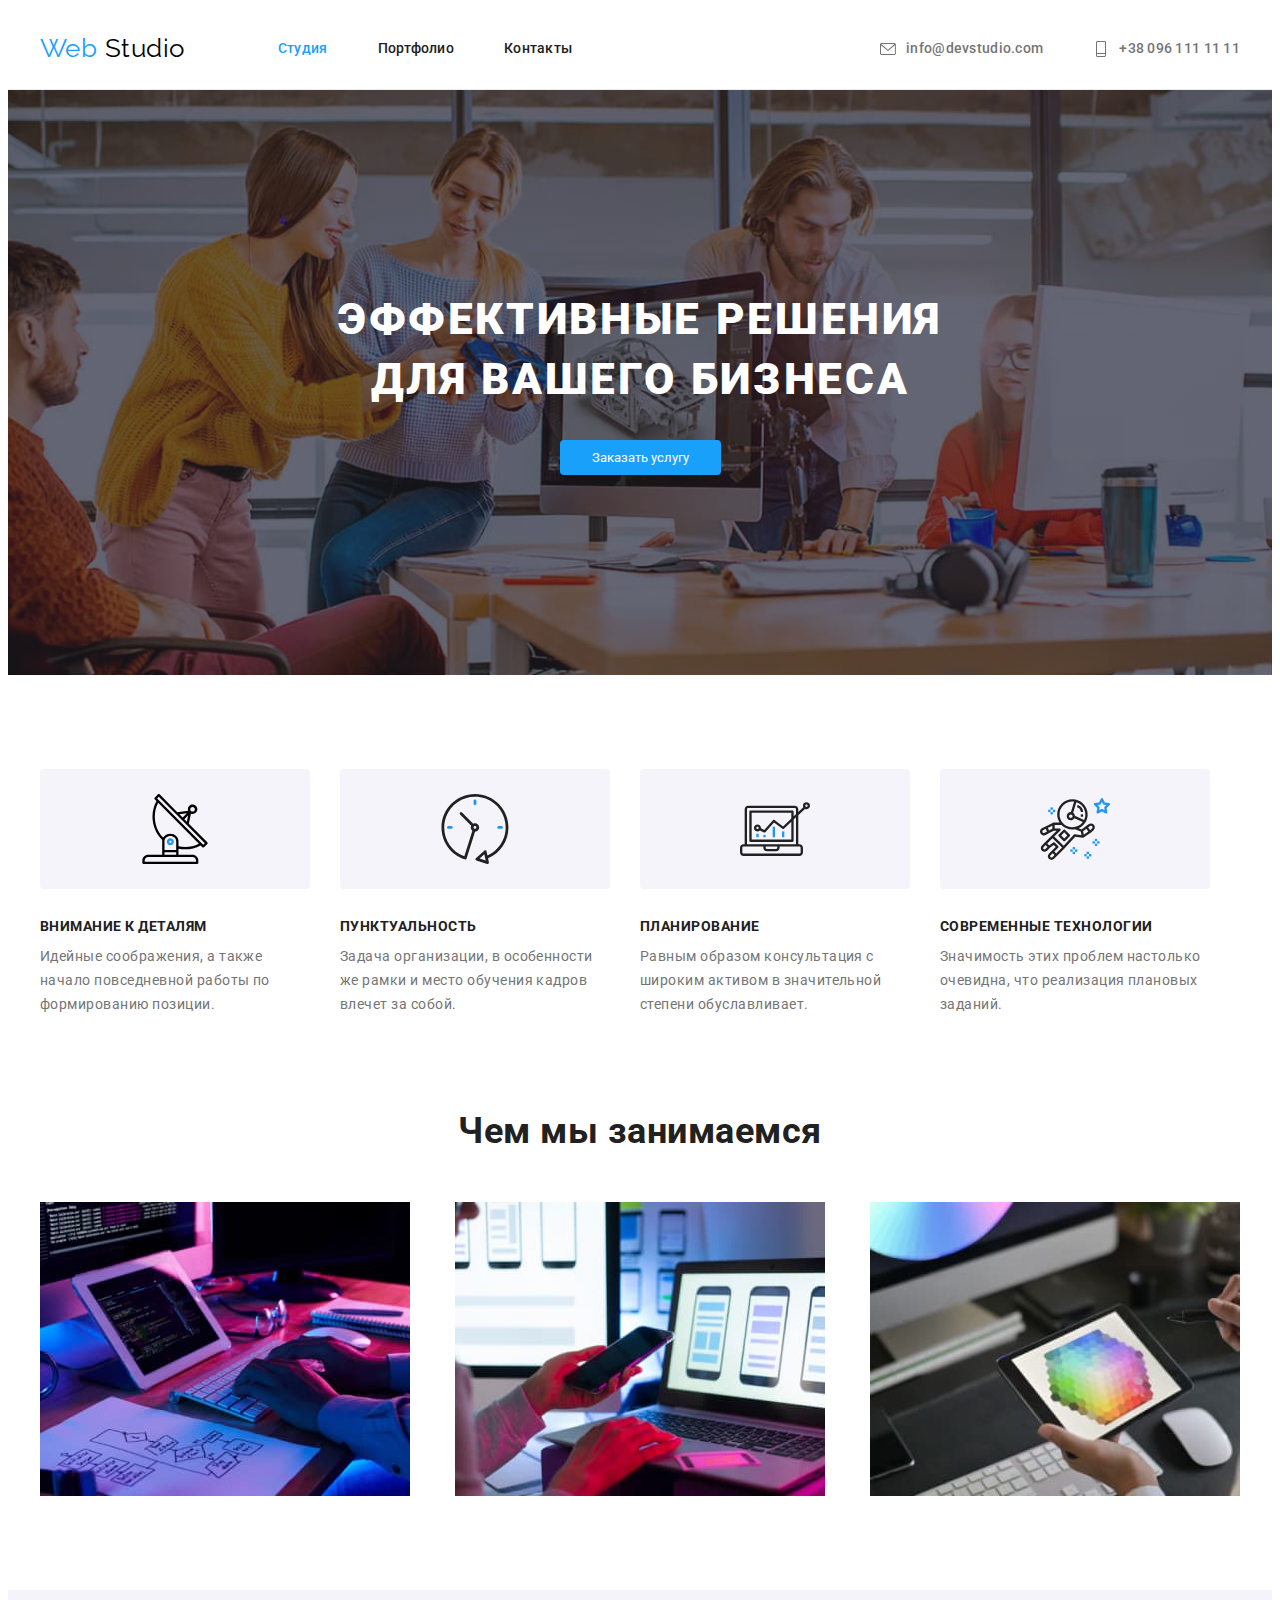
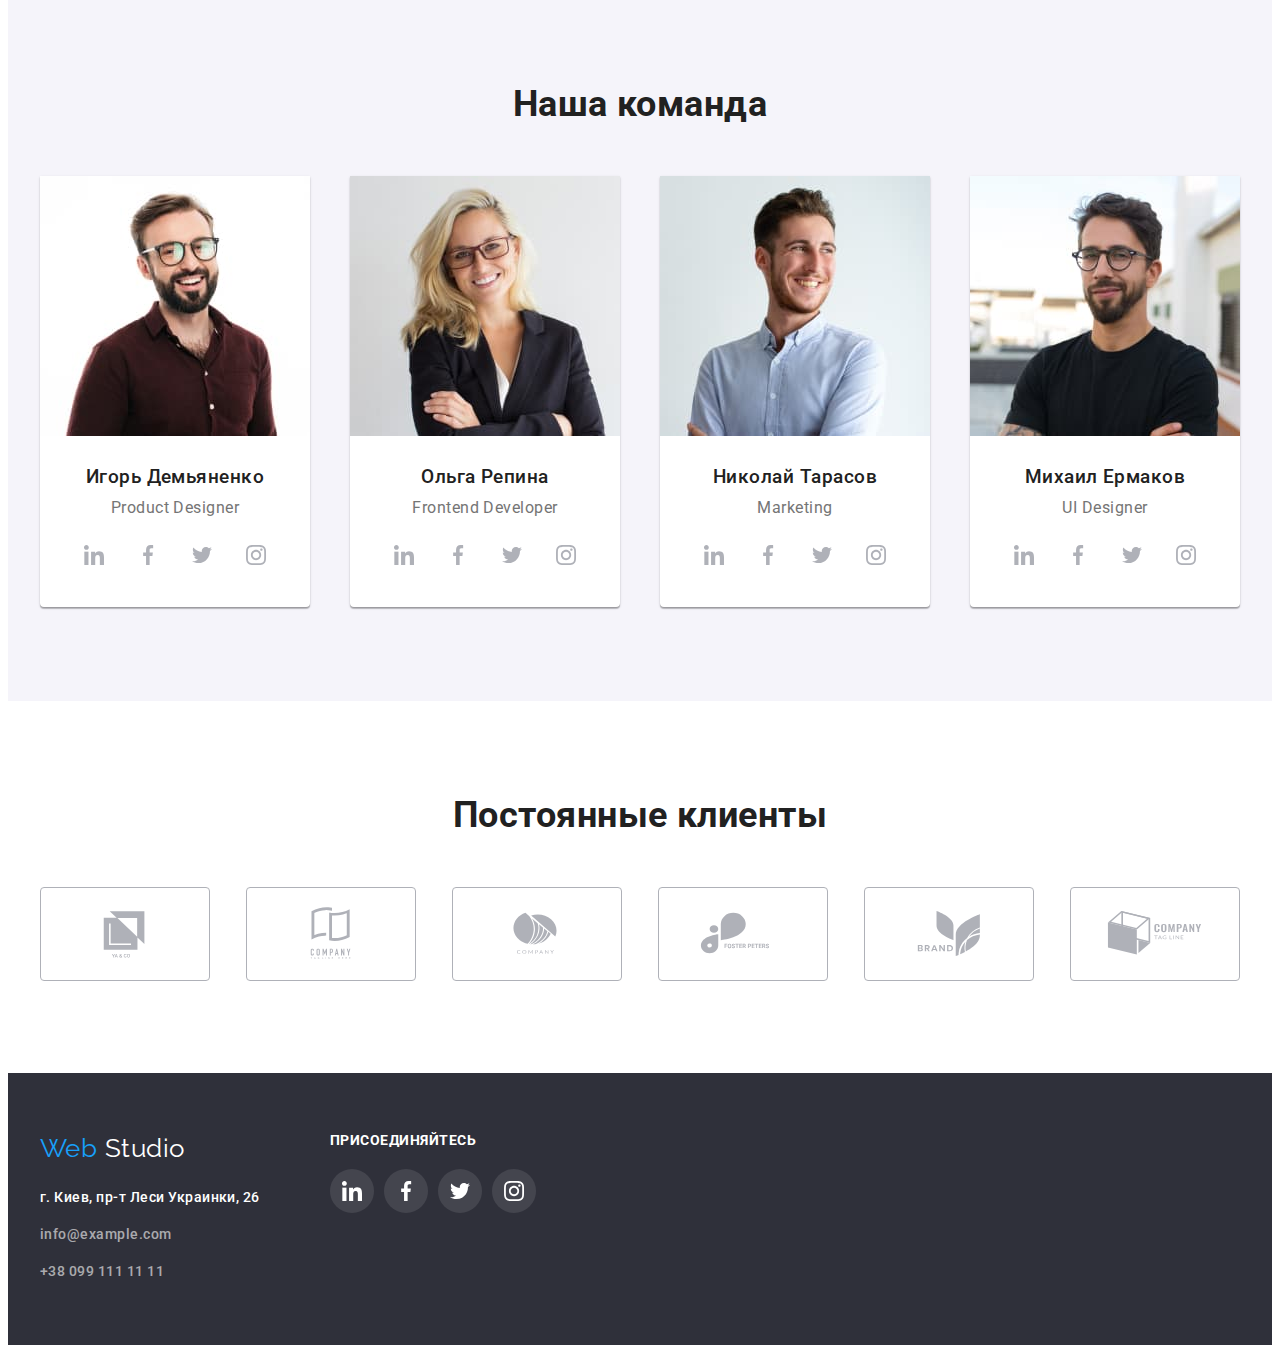
==== index.html @ 3218a9df "copied home work4" ====
<!DOCTYPE html>
<html lang="ru">

<head>
    <meta charset="UTF-8" />
    <meta http-equiv="X-UA-Compatible" content="IE=edge" />
    <meta name="viewport" content="width=device-width, initial-scale=1.0" />
    <title>Home work4</title>
    <link rel="preconnect" href="https://fonts.googleapis.com">
    <link rel="preconnect" href="https://fonts.gstatic.com" crossorigin>
    <link
        href="https://fonts.googleapis.com/css2?family=Montserrat:wght@400;700&family=Raleway:wght@700&family=Roboto:wght@400;500;700;900&display=swap"
        rel="stylesheet">
    <link rel="stylesheet"
        href="https://cdnjs.cloudflare.com/ajax/libs/modern-normalize/1.1.0/modern-normalize.min.css"
        integrity="sha512-wpPYUAdjBVSE4KJnH1VR1HeZfpl1ub8YT/NKx4PuQ5NmX2tKuGu6U/JRp5y+Y8XG2tV+wKQpNHVUX03MfMFn9Q=="
        crossorigin="anonymous"
        referrerpolicy="no-referrer"
    />    
    <link rel="stylesheet" href="./css/styles.css" />
</head>

<body>
    <header class="header">
        <div class="container header-container">
        <nav class="navigation">
            <a href="#" class="header-logo logo">
            <span class="header-logo-primary">Web</span>
            <span class="header-logo-secondary">Studio</span>
            </a>
            <ul class="header-navigation list">
                <li class="navigation-item"><a href="#" class="header-link current">Студия</a></li>
                <li class="navigation-item"><a href="./portfolio.html" class="header-link">Портфолио</a></li>
                <li class="navigation-item"><a href="#" class="header-link">Контакты</a></li>
            </ul>
        </nav>
            <ul class="header-kontakt list">
            <li class="header-item header-item-mail"><a href="mailto:info@devstudio.com" class="header-link-mail">
                <svg class="icon-letter" width="16" height="16">
                    <use href="./images/icons.svg#icon-letter"></use>
                </svg>
                info@devstudio.com</a>
            </li>
            <li class="header-item header-item-tel"><a href="tel:+380961111111" class="header-link-tel">
                <svg class="icon-letter" width="16" height="16">
                    <use href="./images/icons.svg#icon-smartphone"></use>
                </svg>
            +38 096 111 11 11</a>
            </li>
        </ul>
    </div>
    </header>

    <main class="main">
        <section class="hero">      
        <div class="container hero-container">
            <h1 class="hero-title">
                Эффективные решения для вашего бизнеса
            </h1>
            <button type="button" class="hero-btn">Заказать услугу</button>
        </div>  
        </section>

        <section class="about">
            <div class="container"> 
            <h2 hidden class="about-pre-title hidden">Наше преимущество</h2>
            <ul class="about-list list">
                <li class="about-item">
                    <div class="about-background">
                        <svg class="about-icon">
                          <use href="./images/icons.svg#icon-antenna"></use>
                        </svg>
                    </div>
                    <h3 class="about-title">Внимание к деталям</h3>
                    <p class="about-after-title">Идейные соображения, а также начало повседневной работы по формированию позиции.</p>
                </li>
                <li class="about-item">
                    <div class="about-background">
                        <svg class="about-icon">
                          <use href="./images/icons.svg#icon-clock"></use>
                        </svg>
                    </div>
                    <h3 class="about-title">Пунктуальность</h3>
                    <p class="about-after-title">
                        Задача организации, в особенности же рамки и место обучения кадров влечет за собой.
                    </p>
                </li>
                <li class="about-item">
                    <div class="about-background">
                        <svg class="about-icon">
                          <use href="./images/icons.svg#icon-diagram"></use>
                        </svg>
                    </div>
                    <h3 class="about-title">Планирование</h3>
                    <p class="about-after-title">
                        Равным образом консультация с широким активом в значительной степени обуславливает.
                    </p>
                </li>
                <li class="about-item">
                    <div class="about-background">
                        <svg class="about-icon">
                          <use href="./images/icons.svg#icon-astronaut"></use>
                        </svg>
                    </div>
                    <h3 class="about-title">Современные технологии</h3>
                    <p class="about-after-title">Значимость этих проблем настолько очевидна, что реализация плановых заданий.</p>
                </li>
            </ul>
            </div>
        </section>

        <section class="field">
            <div class="container">
            <h2 class="field-title">Чем мы занимаемся</h2>
            <ul class="field-list list">
                <li><img src="./images/box1.jpg" alt="coding" width="370" height="294" /></li>
                <li><img src="./images/box2.jpg" alt="designing" width="370" height="294" /></li>
                <li><img src="./images/box3.jpg" alt="coloring" width="370" height="294" /></li>
            </ul>
            </div>
        </section>

        <section class="person-comand">
            <div class="container">
            <h2 class="person-comand-title">Наша команда</h2>
            <ul class="person-comand-list list">
                <li class="person-comand-item">
                    <img class="person-card" src="./images/Igor_Demjanko.jpg" alt="Игорь Демьяненко" width="270" />
                    <div class="person">
                    <h3 class="person-name">Игорь Демьяненко</h3>
                    <p class="person-speciality">Product Designer</p>
                    <ul class="link-list list">
                        <li class="link-item">
                          <a class="link-icon" href="#">
                            <svg class="link-icon-svg">
                              <use href="./images/icons.svg#icon-instagram"></use>
                            </svg>
                          </a>
                        </li>
                        <li class="link-item">
                            <a class="link-icon" href="#">
                              <svg class="link-icon-svg">
                                <use href="./images/icons.svg#icon-twitter"></use>
                              </svg>
                            </a>
                          </li>
                          <li class="link-item">
                            <a class="link-icon" href="#">
                              <svg class="link-icon-svg">
                                <use href="./images/icons.svg#icon-facebook"></use>
                              </svg>
                            </a>
                          </li>
                          <li class="link-item">
                            <a class="link-icon" href="#">
                              <svg class="link-icon-svg">
                                <use href="./images/icons.svg#icon-linkedin"></use>
                              </svg>
                            </a>
                          </li>
                        </ul>
                    </div>
                </li>
                <li class="person-comand-item">
                    <img class="person-comand-card" src="./images/Olga_Repina.jpg" alt="Ольга Репина" width="270" />
                    <div class="person">
                    <h3 class="person-name">Ольга Репина</h3>
                    <p class="person-speciality">Frontend Developer</p>
                    <ul class="link-list list">
                        <li class="link-item">
                          <a class="link-icon" href="#">
                            <svg class="link-icon-svg">
                              <use href="./images/icons.svg#icon-instagram"></use>
                            </svg>
                          </a>
                        </li>
                        <li class="link-item">
                            <a class="link-icon" href="#">
                              <svg class="link-icon-svg">
                                <use href="./images/icons.svg#icon-twitter"></use>
                              </svg>
                            </a>
                          </li>
                          <li class="link-item">
                            <a class="link-icon" href="#">
                              <svg class="link-icon-svg">
                                <use href="./images/icons.svg#icon-facebook"></use>
                              </svg>
                            </a>
                          </li>
                          <li class="link-item">
                            <a class="link-icon" href="#">
                              <svg class="link-icon-svg">
                                <use href="./images/icons.svg#icon-linkedin"></use>
                              </svg>
                            </a>
                          </li>
                        </ul>
                    </div>
                </li>
                <li class="person-comand-item">
                    <img class="person-comand-card" src="./images/Nikolay_Tarasov.jpg" alt="Николай Тарасов" width="270" />
                    <div class="person">      
                    <h3 class="person-name">Николай Тарасов</h3>
                    <p class="person-speciality">Marketing</p>
                    <ul class="link-list list">
                        <li class="link-item">
                          <a class="link-icon" href="#">
                            <svg class="link-icon-svg">
                              <use href="./images/icons.svg#icon-instagram"></use>
                            </svg>
                          </a>
                        </li>
                        <li class="link-item">
                            <a class="link-icon" href="#">
                              <svg class="link-icon-svg">
                                <use href="./images/icons.svg#icon-twitter"></use>
                              </svg>
                            </a>
                          </li>
                          <li class="link-item">
                            <a class="link-icon" href="#">
                              <svg class="link-icon-svg">
                                <use href="./images/icons.svg#icon-facebook"></use>
                              </svg>
                            </a>
                          </li>
                          <li class="link-item">
                            <a class="link-icon" href="#">
                              <svg class="link-icon-svg">
                                <use href="./images/icons.svg#icon-linkedin"></use>
                              </svg>
                            </a>
                          </li>
                        </ul>
                    </div>
                </li>
                <li class="person-comand-item">
                    <img class="person-comand-card" src="./images/Mihail_Ermakov.jpg" alt="Михаил Ермаков" width="270" />
                    <div class="person">
                    <h3 class="person-name">Михаил Ермаков</h3>
                    <p class="person-speciality">UI Designer</p>
                    <ul class="link-list list">
                        <li class="link-item">
                          <a class="link-icon" href="#">
                            <svg class="link-icon-svg">
                              <use href="./images/icons.svg#icon-instagram"></use>
                            </svg>
                          </a>
                        </li>
                        <li class="link-item">
                            <a class="link-icon" href="#">
                              <svg class="link-icon-svg">
                                <use href="./images/icons.svg#icon-twitter"></use>
                              </svg>
                            </a>
                          </li>
                          <li class="link-item">
                            <a class="link-icon" href="#">
                              <svg class="link-icon-svg">
                                <use href="./images/icons.svg#icon-facebook"></use>
                              </svg>
                            </a>
                          </li>
                          <li class="link-item">
                            <a class="link-icon" href="#">
                              <svg class="link-icon-svg">
                                <use href="./images/icons.svg#icon-linkedin"></use>
                              </svg>
                            </a>
                          </li>
                        </ul>
                    </div>
                </li>
            </ul>
            </div>
        </section>

        <section class="clients">
            <div class="container">
            <h2 class="clients-title">Постоянные клиенты</h2>
            <ul class="clients-list list">
                <li class="clients-item">
                    <a class="clients-icon" href="#">
                        <svg class="clients-icon-svg">
                            <use href="./images/icons.svg#icon-Logo1"></use>
                        </svg>
                    </a>    
                </li>
                <li class="clients-item">
                    <a class="clients-icon" href="#">
                        <svg class="clients-icon-svg">
                            <use href="./images/icons.svg#icon-Logo2"></use>
                        </svg>
                    </a>    
                </li>
                <li class="clients-item">
                    <a class="clients-icon" href="#">
                        <svg class="clients-icon-svg">
                            <use href="./images/icons.svg#icon-Logo3"></use>
                        </svg>
                    </a>    
                </li>
                <li class="clients-item">
                    <a class="clients-icon" href="#">
                        <svg class="clients-icon-svg">
                            <use href="./images/icons.svg#icon-Logo4"></use>
                        </svg>
                    </a>    
                </li>
                <li class="clients-item">
                    <a class="clients-icon" href="#">
                        <svg class="clients-icon-svg">
                            <use href="./images/icons.svg#icon-Logo5"></use>
                        </svg>
                    </a>    
                </li>
                <li class="clients-item">
                    <a class="clients-icon" href="#">
                        <svg class="clients-icon-svg">
                            <use href="./images/icons.svg#icon-Logo6"></use>
                        </svg>
                    </a>    
                </li>
            </ul>
            </div>
        </section>

    </main>

    <footer class="footer">
        <div class="container footer-container">
          <div class="footer-left">
            <a href="#" class="footer-logo logo">
                <span class="footer-logo-primary">Web</span>
                <span class="footer-logo-secondary">Studio</span>
            </a>
            <address class="address">
                <ul class="footer-kontakt list">
                    <li class="footer-item footer-item-addr">
                    <a href="https://goo.gl/maps/4J9tfY7MrZonfXUK9" class="footer-link-addr" target="_blank"
                        rel="noopener noreferrer nofollow">г. Киев, пр-т Леси Украинки, 26</a>
                    </li>
                    <li class="footer-item footer-item-mail"><a href="mailto:info@example.com" class="footer-link-mail">info@example.com</a>
                    </li>
                    <li class="footer-item footer-item-tel"><a href="tel:+380991111111" class="footer-link-tel">+38 099 111 11 11</a>
                    </li>
                </ul>
            </address>
        </div>

        <div class="footer-links">
          <h2 class="footer-link-title">присоединяйтесь</h2>
          <ul class="footer-link-list list">
              <li class="footer-link-item">
                <a class="footer-link-icon" href="#">
                  <svg class="link-icon-svg footer-link-icon-svg">
                    <use href="./images/icons.svg#icon-instagram"></use>
                  </svg>
                </a>
              </li>
              <li class="footer-link-item">
                <a class="footer-link-icon" href="#">
                  <svg class="link-icon-svg footer-link-icon-svg">
                    <use href="./images/icons.svg#icon-twitter"></use>
                  </svg>
                </a>
              </li>
              <li class="footer-link-item">
                <a class="footer-link-icon" href="#">
                  <svg class="link-icon-svg footer-link-icon-svg">
                    <use href="./images/icons.svg#icon-facebook"></use>
                  </svg>
                </a>
              </li>
              <li class="footer-link-item">
                <a class="footer-link-icon" href="#">
                  <svg class="link-icon-svg footer-link-icon-svg">
                    <use href="./images/icons.svg#icon-linkedin"></use>
                  </svg>
                </a>
              </li>
          </ul>
          </div>
      </div>
    </footer>
</body>

</html>
---- css/styles.css ----
/* цвет основного фона #E5E5E5; */
/* цвет дополнительного фона #2F303A; */
/* цвет белого фона #FFFFFF; */

/* цвет акцента #2196F3 */
/* цвет основного логотипа #000000 */
/* цвет дополнительного логотипа #FFFFFF */

/* цвет текста #000000 */
/* цвет белого текста #000000 */
/* цвет текста заглавий #212121 */
/* цвет текста "контактов header" rgba(117, 117, 117, 1) */
/* цвет текста "контактов footer" rgba(255, 255, 255, 0.6) */

/* цколичество карточек в ряду галереи -3 */

/* --------------------------------------------- Переменные --------------------------------------------------*/
:root {
  --background-primary-color: #e5e5e5;
  --background-secondary-color: #2f303a;
  --background-wheit-color: #ffffff;

  --accent-color: #18a0fb;
  --logo-primary-text-color: #000000;
  --logo-secondary-text-color: #ffffff;

  --primary-text-color: #757575;
  --primary-white-color: #ffffff;
  --title-text-color: #212121;
  --text-kontact-header: rgba(117, 117, 117, 1);
  --text-kontact-footer: rgba(255, 255, 255, 0.6);

  --number-in-a-row: 3;
}

h1,
h2,
h3,
h4,
h5,
h6,
p {
  margin: 0;
}

ul {
  margin: 0;
  padding: 0;
}

img {
  display: block;
  max-width: 100%;
}

button {
  cursor: pointer;
  border-radius: 4px;
}

body {
  background-color: #ffffff;
  font-family: Roboto, sans-serif;
  color: var(--primary-text-color);

  font-size: 16px;
  line-height: 1.67;
  letter-spacing: 0.03em;
}

a {
  text-decoration: none;
}

.container {
  width: 1200px;
  padding-left: 15px;
  padding-right: 15px;
  margin: 0 auto;
}

.list {
  list-style: none;
}
.hero-title,
.about-title {
  text-transform: uppercase;
}

.hidden {
  position: absolute;
  white-space: nowrap;
  width: 1px;
  height: 1px;
  overflow: hidden;
  border: 0;
  padding: 0;
  clip: rect(0 0 0 0);
  clip-path: inset(50%);
  margin: -1px;
}

.logo {
  font-family: Raleway, csans-serif;
  color: var(--accent-color);
  font-size: 26px;
  line-height: 1.2;
  text-decoration: none;
}

/* ---------------------------------- header - section ------------------------------------*/

.header {
  padding-top: 25px;
  padding-bottom: 25px;
  border-bottom: 1px solid #ececec;
}

.header-container {
  display: flex;
  align-items: center;
}

.navigation {
  display: flex;
}

.header-logo {
  margin-right: 93px;
}

.header-logo-secondary {
  color: var(--logo-primary-text-color);
}

.header-navigation {
  display: flex;
  align-items: center;
}

.navigation-item + .navigation-item {
  margin-left: 50px;
}

.header-kontakt {
  display: flex;
  margin-left: auto;
  align-items: center;
}

.header-item:not(:last-child) {
  margin-right: 50px;
}

.icon-letter {
  margin-right: 10px;
  fill: currentColor;
}

.navigation-item,
.header-link-mail,
.header-link-tel {
  font-weight: 500;
  font-size: 14px;
  line-height: 1.14;
  letter-spacing: 0.02em;
  text-decoration: none;
}

.header-link {
  color: var(--title-text-color);
  display: flex;
  align-items: center;
}

.current {
  color: var(--accent-color);
}

.header-link-mail,
.header-link-tel {
  list-style: none;
  color: var(--text-kontact-header);
  display: flex;
  align-items: center;
}

.header-link:hover,
.header-link:focus,
.header-link-mail:hover,
.header-link-mail:focus,
.header-link-tel:hover,
.header-link-tel:focus {
  color: var(--accent-color);
}
/* ----------------------------------main - section --------------------------------*/
.main-container {
  display: flex;
  flex-direction: column;
  justify-content: center;
}
/* ----------------------------------hero - section --------------------------------*/

.hero {
  padding-top: 200px;
  padding-bottom: 200px;
  background-color: var(--background-secondary-color);
  text-align: center;

  margin-left: auto;
  margin-right: auto;
  background-image: linear-gradient(
      to right,
      rgba(47, 48, 58, 0.4),
      rgba(47, 48, 58, 0.4)
    ),
    url(../images/hero-bg.jpg);
  background-size: cover; /**/
  max-width: 1600px; /**/
  background-repeat: no-repeat;
  background-position: center;
}

.hero-container {
  color: var(--primary-white-color);
  letter-spacing: 0.06em;
}

.hero-title {
  width: 696px;
  margin: 0 auto 30px;
  font-family: inherit;

  font-weight: 900;
  font-size: 44px;
  line-height: 1.36;
  letter-spacing: 0.06em;
}

.hero-btn {
  /*display: block;
  margin: 0 auto;*/

  padding-top: 10px;
  padding-bottom: 10px;
  padding-left: 32px;
  padding-right: 32px;
  background-color: var(--accent-color);
  font-family: inherit;
  text-align: center;

  border: none;
  color: var(--primary-white-color);
}

/* ----------------------------------about - section --------------------------------*/

.about {
  padding-top: 94px;
}

.about-list {
  display: flex;
}

.about-item {
  width: 270px;
}

.about-item + .about-item {
  margin-left: 30px;
}

.about-title {
  color: var(--title-text-color);
  font-weight: 700;
  font-size: 14px;
  line-height: 1.14;
  margin-bottom: 10px;
}

.about-after-title {
  color: var(--primary-text-color);
  font-size: 14px;
  line-height: 1.71;
}

.about-background {
  display: flex;
  width: 270px;
  height: 120px;
  justify-content: center;
  align-items: center;
  background-color: #f5f4fa;
  border-radius: 4px;
  margin-bottom: 30px;
}

.about-icon {
  width: 70px;
  height: 70px;
}

/* ----------------------------------field - section --------------------------------*/

.field {
  padding-top: 94px;
  padding-bottom: 94px;
}

.field-title {
  color: var(--title-text-color);
  font-size: 36px;
  line-height: 1.16;
  text-align: center;
  margin-bottom: 50px;
}

.field-list {
  display: flex;
  justify-content: space-between;
  flex-wrap: wrap;
}

/* ----------------------------------person-comand - section --------------------------------*/

.person-comand {
  padding-top: 94px;
  padding-bottom: 94px;
  background-color: #f5f4fa;
  justify-content: center;
}

.person-comand-title {
  color: var(--title-text-color);
  font-size: 36px;
  line-height: 1.16;
  text-align: center;
  margin-bottom: 50px;
}

.person-comand-list {
  display: flex;
  justify-content: space-between;
  flex-wrap: wrap;
}

.person-comand-item {
  font-size: 16px;
  line-height: 1.19;
  width: calc(100% / 4-30px);
  justify-content: center;
  background: var(--background-wheit-color);
  box-shadow: 0px 1px 3px rgba(0, 0, 0, 0.12), 0px 1px 1px rgba(0, 0, 0, 0.14),
    0px 2px 1px rgba(0, 0, 0, 0.2);
  border-radius: 0px 0px 4px 4px;
}

.person {
  text-align: center;
  padding-top: 30px;
  padding-bottom: 30px;
}

.person-name {
  text-align: center;
  color: var(--title-text-color);
  font-weight: 500;
  margin-bottom: 10px;
}

.person-speciality {
  text-align: center;
  color: var(-primary-text-color);
  margin-bottom: 16px;
}
.link-list {
  display: flex;
  justify-content: center;
}

.link-item {
  display: flex;
  height: 44px;
  width: 44px;
}

.link-icon {
  height: 100%;
  width: 100%;
  border-radius: 50%;
  justify-content: center;
  align-items: center;
}

.link-item + .link-item {
  margin-left: 10px;
}

.link-icon-svg {
  width: 44px;
  height: 44px;
  fill: #afb1b8;
}

.link-icon:hover,
.link-icon:focus {
  background-color: var(--accent-color);
}
.link-icon:hover .link-icon-svg,
.link-icon:focus .link-icon-svg {
  fill: var(--background-wheit-color);
}
/* ----------------------------------clients - section --------------------------------*/

.clients {
  padding-top: 94px;
  padding-bottom: 94px;
  justify-content: center;
}

.clients-title {
  color: var(--title-text-color);
  font-size: 36px;
  line-height: 1.16;
  text-align: center;
  margin-bottom: 50px;
}

.clients-list {
  display: flex;
  justify-content: space-between;
}

.clients-item {
  display: flex;
  width: 170px;
  height: 92px;
}

.clients-icon {
  display: flex;
  width: 100%;
  height: 100%;
  border: 1px solid #afb1b8;
  border-radius: 4px;
  justify-content: center;
  align-items: center;
}

.clients-icon-svg {
  width: 106px;
  height: 60px;
  fill: #afb1b8;
}

.clients-icon:hover,
.clients-icon:focus {
  border: 1px solid var(--accent-color);
}

.clients-icon:hover .clients-icon-svg,
.clients-icon:focus .clients-icon-svg {
  fill: var(--accent-color);
}

/* ------------------------portfolio-gallery - section --------------------------------*/

.portfolio-gallery {
  padding-top: 94px;
  padding-bottom: 94px;
}

.portfolio-filtr-list {
  display: flex;
  margin-bottom: 50px;
  justify-content: center;
}

.portfolio-filtr-item {
  display: flex;
}

.portfolio-filtr-btn {
  background-color: #f5f4fa;
  padding-top: 10px;
  padding-bottom: 10px;
  padding-left: 22px;
  padding-right: 22px;
  border: none;

  font-family: inherit;
  font-weight: 500;
  font-size: 16px;
  line-height: 1.62;
  text-align: center;

  color: var(--title-text-color);
  cursor: pointer;
}

.portfolio-filtr-btn:hover,
.portfolio-filtr-btn:focus {
  box-shadow: 0px 3px 1px rgba(0, 0, 0, 0.1), 0px 1px 2px rgba(0, 0, 0, 0.08),
    0px 2px 2px rgba(0, 0, 0, 0.12);
}

.portfolio-filtr-item + .portfolio-filtr-item {
  margin-left: 8px;
}

.portfolio-filtr-btn:hover,
.portfolio-filtr-btn:focus {
  color: #ffffff;
  background-color: var(--accent-color);
}

/* ------------------------portfolio-gallery-list - section --------------------------*/

.portfolio-gallery-list {
  display: flex;
  flex-wrap: wrap;
  margin-top: -30px;
  margin-left: -30px;
}

.portfolio-gallery-item {
  width: calc(100% / var(--number-in-a-row)-30px);
  margin-top: 30px;
  margin-left: 30px;
  box-sizing: border-box;
}

.card {
  display: block;
}

.card:hover,
.card:focus {
  box-shadow: 0px 1px 1px rgba(0, 0, 0, 0.12), 0px 4px 4px rgba(0, 0, 0, 0.06),
    1px 4px 6px rgba(0, 0, 0, 0.16);
}

.gallery-card-name {
  padding-top: 20px;
  padding-bottom: 20px;
  padding-left: 24px;
  padding-right: 24px;
  border-left: 2px solid #f5f4fa;
  border-right: 2px solid #f5f4fa;
  border-bottom: 2px solid #f5f4fa;
}

.portfolio-gallery-name {
  font-weight: 700;
  font-size: 18px;
  line-height: 2;
  letter-spacing: 0.06em;
  /*text-align: center;*/
  margin-bottom: 4px;
  color: var(--title-text-color);
}

.portfolio-gallery-speciality {
  line-height: 1.87;
  /*text-align: center;*/
  color: var(--primary-text-color);
}

/* ------------------------.footer-logo - section --------------------------------*/

.footer {
  background-color: var(--background-secondary-color);
  padding-top: 60px;
  padding-bottom: 60px;
}

.footer-container {
  display: flex;
}
/* -------logo--------*/

.footer-left {
  display: block;
}

.footer-logo {
  display: block;
  margin-bottom: 20px;
}

.footer-item:not(:last-child) {
  margin-bottom: 10px;
}

/* ------address-------*/

/*.address {
   display: flex;
}*/

.footer-logo-secondary {
  color: var(--logo-secondary-text-color);
}

.footer-link-addr,
.footer-link-mail,
.footer-link-tel {
  text-decoration: none;
  font-style: normal;
  font-size: 14px;
  line-height: 1.71;
  font-weight: 500;
}

.footer-link-addr {
  color: var(--logo-secondary-text-color);
}

.footer-link-mail,
.footer-link-tel {
  color: var(--text-kontact-footer);
}

/* ------connect-------*/

.footer-links {
  align-items: baseline;
  margin-left: 70px;
}

.footer-link-title {
  margin-bottom: 20px;

  font-size: 14px;
  line-height: 1.14;
  text-transform: uppercase;
  color: var(--background-wheit-color);
}

.footer-link-list {
  display: flex;
  justify-content: center;
}

.footer-link-item {
  display: flex;
  height: 44px;
  width: 44px;
}

.footer-link-icon {
  height: 100%;
  width: 100%;
  border-radius: 50%;
  justify-content: center;
  align-items: center;
  background-color: rgba(255, 255, 255, 0.1);
}

.footer-link-item + .footer-link-item {
  margin-left: 10px;
}

.footer-link-icon-svg {
  width: 44px;
  height: 44px;
  fill: var(--background-wheit-color);
}

.footer-link-icon:hover,
.footer-link-icon:focus {
  background-color: var(--accent-color);
}
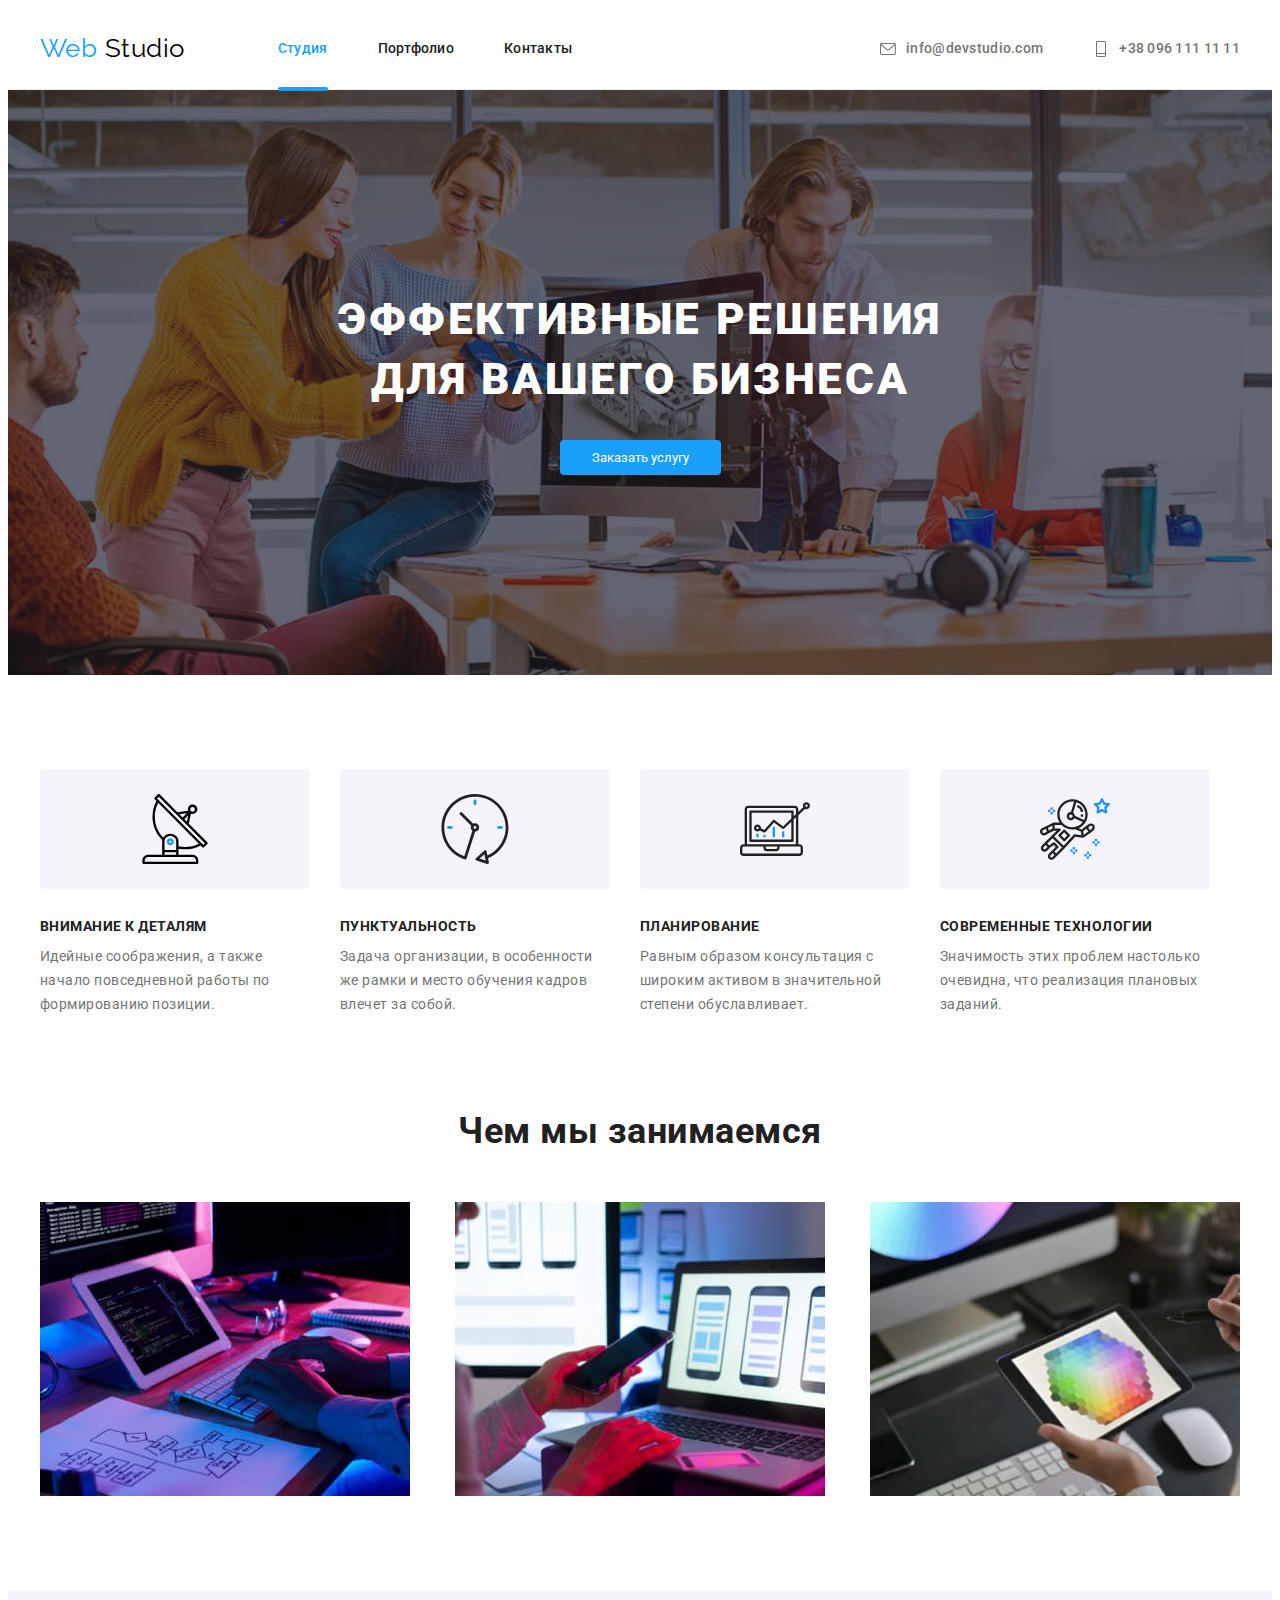
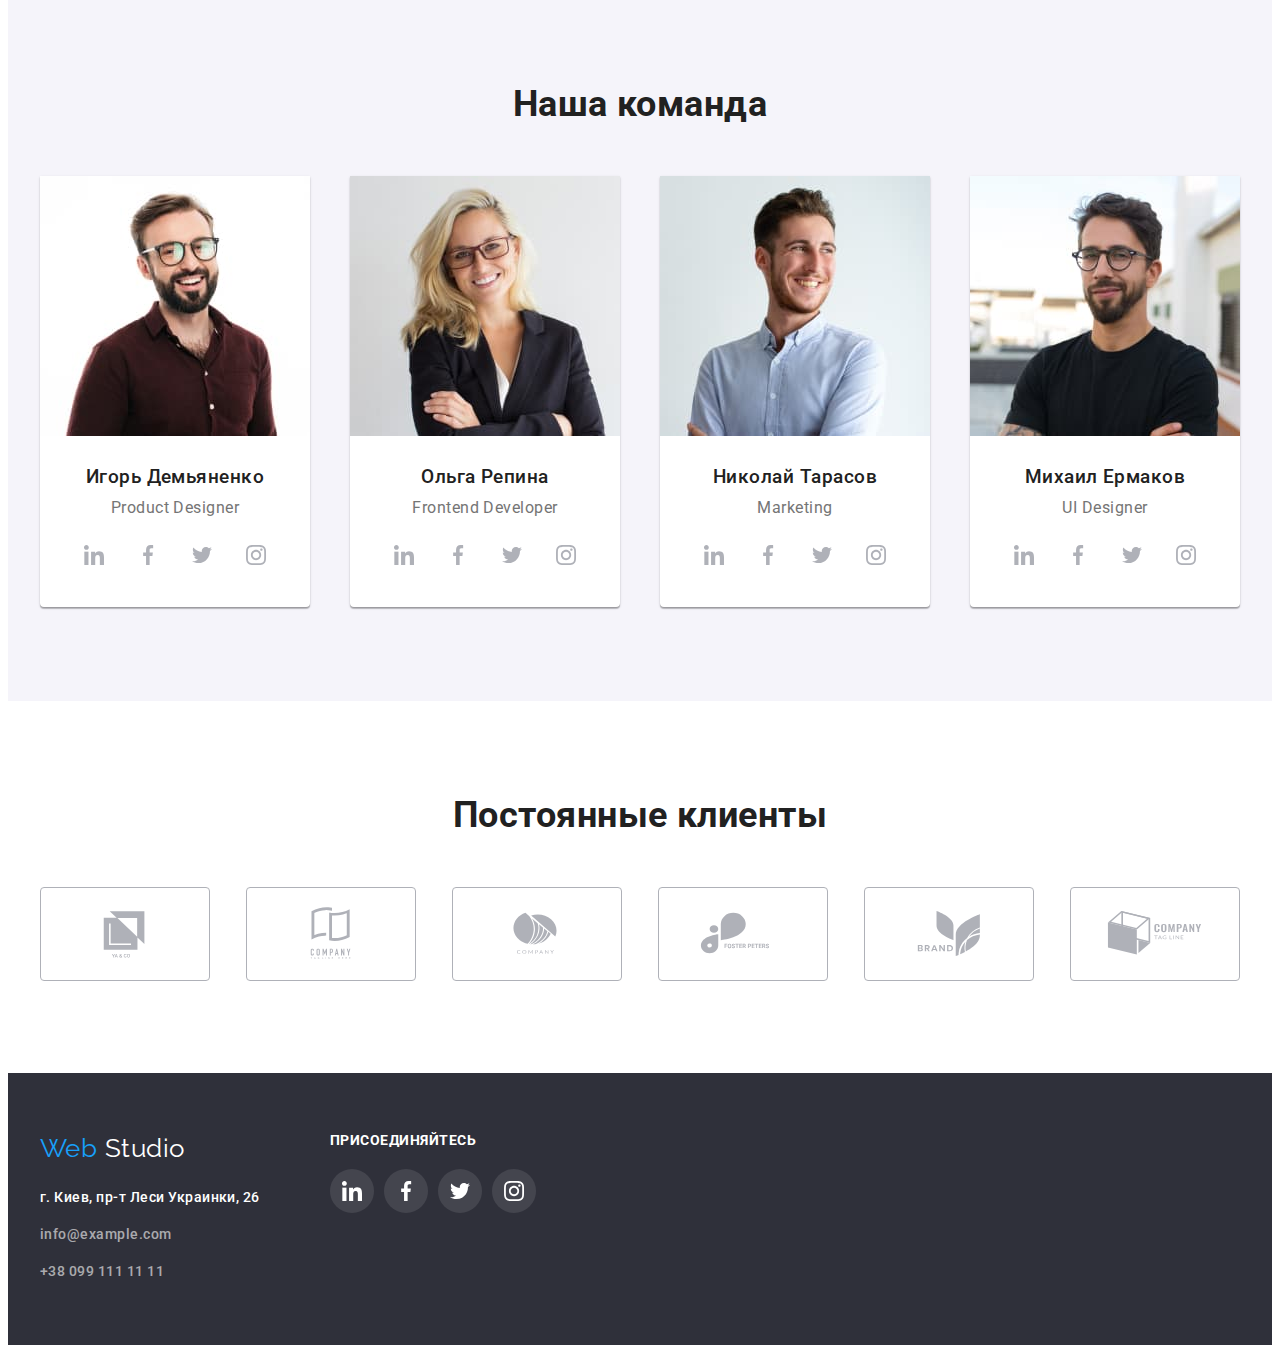
==== commit eda2d86a: "edit Home Work 5" ====
--- a/index.html
+++ b/index.html
@@ -5,7 +5,7 @@
     <meta charset="UTF-8" />
     <meta http-equiv="X-UA-Compatible" content="IE=edge" />
     <meta name="viewport" content="width=device-width, initial-scale=1.0" />
-    <title>Home work4</title>
+    <title>Home work5</title>
     <link rel="preconnect" href="https://fonts.googleapis.com">
     <link rel="preconnect" href="https://fonts.gstatic.com" crossorigin>
     <link
@@ -24,7 +24,7 @@
     <header class="header">
         <div class="container header-container">
         <nav class="navigation">
-            <a href="#" class="header-logo logo">
+            <a href="./index.html" class="header-logo logo">
             <span class="header-logo-primary">Web</span>
             <span class="header-logo-secondary">Studio</span>
             </a>
@@ -57,7 +57,7 @@
             <h1 class="hero-title">
                 Эффективные решения для вашего бизнеса
             </h1>
-            <button type="button" class="hero-btn">Заказать услугу</button>
+            <button type="button" class="hero-btn" data-modal-open>Заказать услугу</button>
         </div>  
         </section>
 
@@ -331,7 +331,7 @@
     <footer class="footer">
         <div class="container footer-container">
           <div class="footer-left">
-            <a href="#" class="footer-logo logo">
+            <a href="./index.html" class="footer-logo logo">
                 <span class="footer-logo-primary">Web</span>
                 <span class="footer-logo-secondary">Studio</span>
             </a>
@@ -384,6 +384,19 @@
           </div>
       </div>
     </footer>
+
+    <div class="backdrop is-hidden" data-modal>
+      <div class="modal">
+        <button type="button" class="modal-close-btn" data-modal-close>
+          <svg class="close-icon-svg">
+            <use href="./images/icons.svg#icon-close"></use>
+          </svg>
+        </button>
+      </div>
+    </div>
+
+  <script src="./js/modal.js"></script>
+
 </body>
 
 </html>--- a/css/styles.css
+++ b/css/styles.css
@@ -175,6 +175,18 @@
 
 .current {
   color: var(--accent-color);
+  position: relative;
+}
+
+.current::after {
+  content: "";
+  width: 100%;
+  height: 4px;
+  position: absolute;
+  background-color: var(--accent-color);
+  left: 0;
+  bottom: -34px;
+  border-radius: 2px;
 }
 
 .header-link-mail,
@@ -192,6 +204,7 @@
 .header-link-tel:hover,
 .header-link-tel:focus {
   color: var(--accent-color);
+  transition: color 250ms cubic-bezier(0.4, 0, 0.2, 1);
 }
 /* ----------------------------------main - section --------------------------------*/
 .main-container {
@@ -306,6 +319,7 @@
 .field {
   padding-top: 94px;
   padding-bottom: 94px;
+  z-index: 1;
 }
 
 .field-title {
@@ -513,6 +527,9 @@
 .portfolio-filtr-btn:focus {
   color: #ffffff;
   background-color: var(--accent-color);
+  transition: background-color 250ms cubic-bezier(0.4, 0, 0.2, 1),
+    color 250ms cubic-bezier(0.4, 0, 0.2, 1),
+    box-shadow 250ms cubic-bezier(0.4, 0, 0.2, 1);
 }
 
 /* ------------------------portfolio-gallery-list - section --------------------------*/
@@ -529,6 +546,7 @@
   margin-top: 30px;
   margin-left: 30px;
   box-sizing: border-box;
+  position: relative;
 }
 
 .card {
@@ -539,6 +557,7 @@
 .card:focus {
   box-shadow: 0px 1px 1px rgba(0, 0, 0, 0.12), 0px 4px 4px rgba(0, 0, 0, 0.06),
     1px 4px 6px rgba(0, 0, 0, 0.16);
+  transition: box-shadow 250ms cubic-bezier(0.4, 0, 0.2, 1);
 }
 
 .gallery-card-name {
@@ -567,6 +586,34 @@
   color: var(--primary-text-color);
 }
 
+/* ------------------------overley --------------------------------*/
+
+.portfolio-gallery-card-wrap {
+  position: relative;
+  overflow: auto;
+}
+
+.portfolio-gallery-card-overley {
+  position: absolute;
+  top: 0;
+  left: 0;
+  width: 100%;
+  height: 100%;
+  padding: 63px 24px;
+
+  font-size: 18px;
+  line-height: 1.56;
+  color: #ffffff;
+
+  background-color: var(--accent-color);
+  transform: translateY(100%);
+  transition: transform 250ms cubic-bezier(0.4, 0, 0.2, 1);
+}
+
+.portfolio-gallery-item:hover .portfolio-gallery-card-overley {
+  transform: translateY(0);
+}
+
 /* ------------------------.footer-logo - section --------------------------------*/
 
 .footer {
@@ -671,4 +718,67 @@
 .footer-link-icon:hover,
 .footer-link-icon:focus {
   background-color: var(--accent-color);
-}
+  transition: background-color 250ms cubic-bezier(0.4, 0, 0.2, 1);
+}
+
+/* ------------------------modal --------------------------------*/
+
+.backdrop {
+  width: 100vw;
+  height: 100vh;
+  background-color: rgba(0, 0, 0, 0.2);
+  position: fixed;
+  top: 0;
+  transition: opacity 500ms, visibility 500ms;
+}
+
+.is-hidden {
+  opacity: 0;
+  pointer-events: none;
+  visibility: hidden;
+}
+
+.backdrop.is-hidden .modal {
+  transform: rotate(-300deg) scale(0.5);
+}
+
+.modal {
+  width: 528px;
+  min-height: 581px;
+  background-color: #ffffff;
+  border-radius: 4px;
+  position: absolute;
+  top: 50%;
+  left: 50%;
+  transform: translate(-50%, -50%) rotate(0) scale(1);
+  transition: transform 500ms;
+  box-shadow: 0px 1px 3px rgba(0, 0, 0, 0.12), 0px 1px 1px rgba(0, 0, 0, 0.14),
+    0px 2px 1px rgba(0, 0, 0, 0.2);
+}
+
+.modal-close-btn {
+  display: flex;
+  width: 30px;
+  height: 30px;
+  border-radius: 50%;
+  border: 1px solid rgba(0, 0, 0, 0.1);
+  box-sizing: border-box;
+  background-color: transparent;
+  position: absolute;
+  top: 8px;
+  right: 8px;
+  justify-content: center;
+  align-items: center;
+}
+
+.close-icon-svg {
+  width: 18px;
+  height: 18px;
+  fill: black;
+}
+
+.modal-close-btn:hover,
+.modal-close-btn:focus {
+  background-color: var(--accent-color);
+  transition: background-color 250ms cubic-bezier(0.4, 0, 0.2, 1);
+}
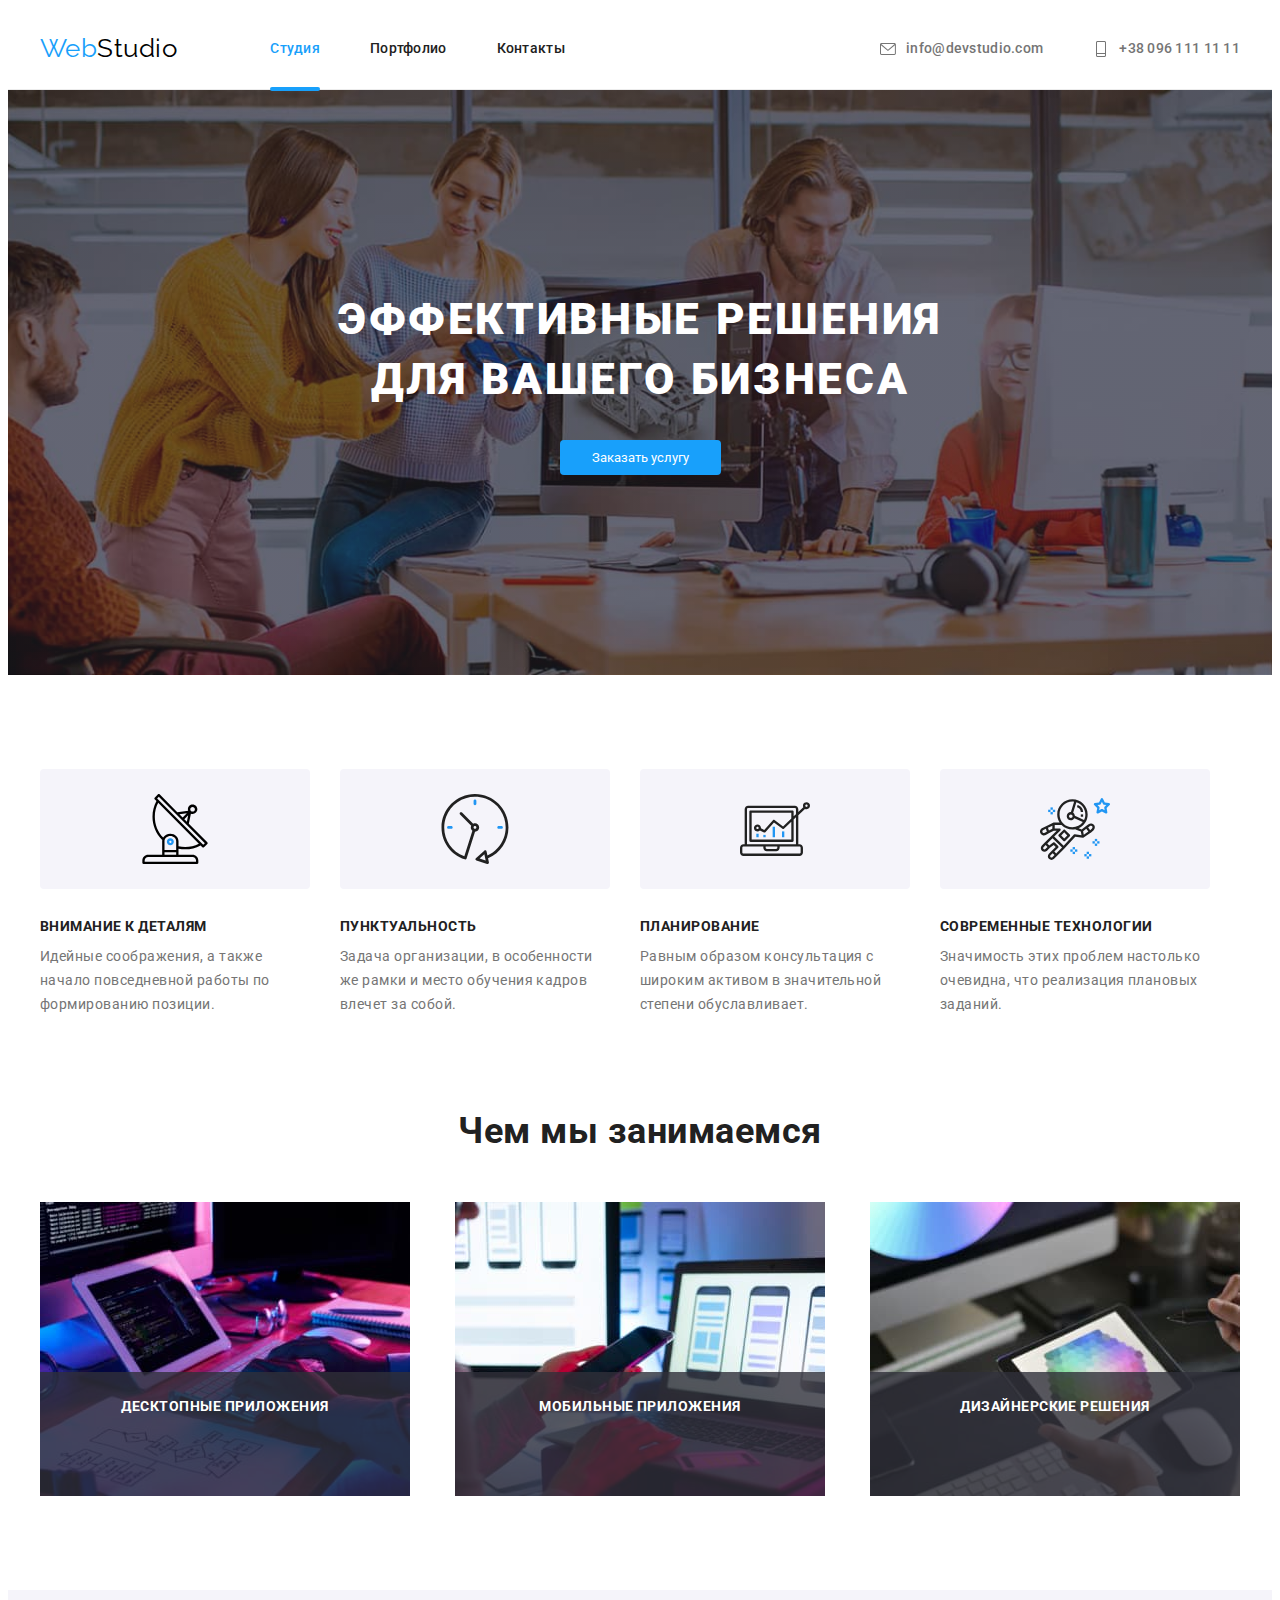
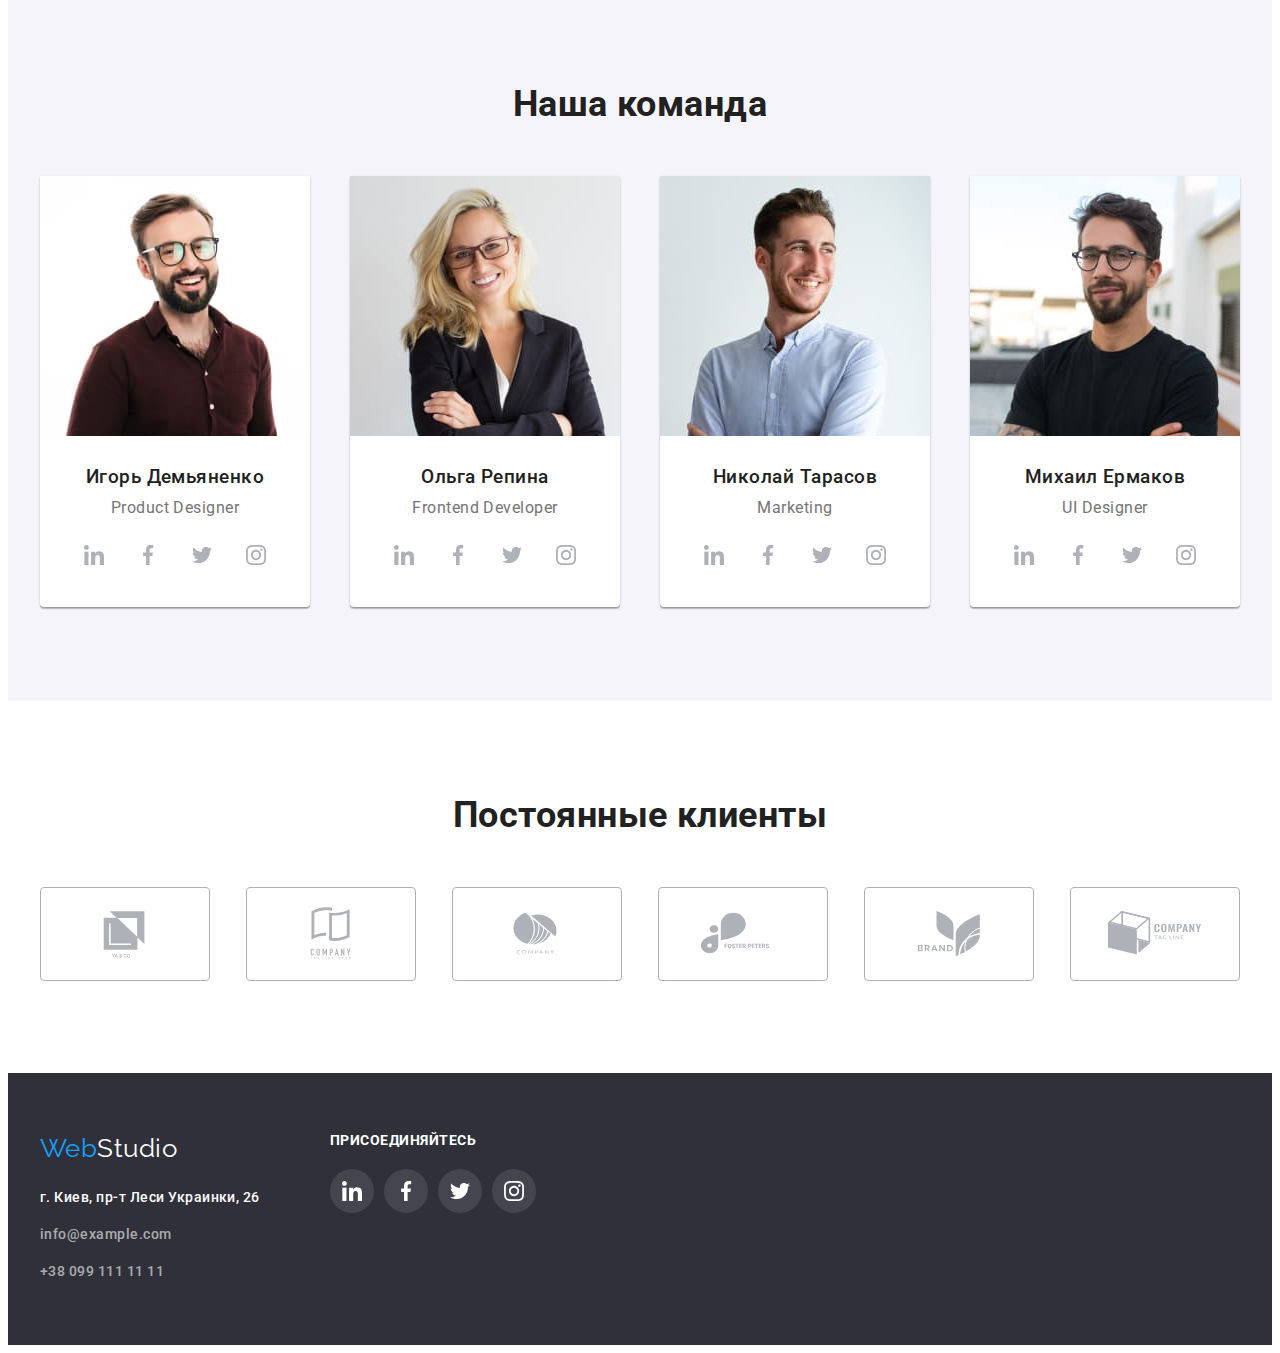
==== commit 72740006: "add .description" ====
--- a/index.html
+++ b/index.html
@@ -113,9 +113,18 @@
             <div class="container">
             <h2 class="field-title">Чем мы занимаемся</h2>
             <ul class="field-list list">
-                <li><img src="./images/box1.jpg" alt="coding" width="370" height="294" /></li>
-                <li><img src="./images/box2.jpg" alt="designing" width="370" height="294" /></li>
-                <li><img src="./images/box3.jpg" alt="coloring" width="370" height="294" /></li>
+                <li class="field-image-item">
+                  <img src="./images/box1.jpg" alt="coding" width="370" height="294" />
+                  <p class="description">Десктопные приложения</p>
+                </li>
+                <li class="field-image-item">
+                  <img src="./images/box2.jpg" alt="designing" width="370" height="294" />
+                  <p class="description">Мобильные приложения</p>
+                </li>
+                <li class="field-image-item">
+                  <img src="./images/box3.jpg" alt="coloring" width="370" height="294" />
+                  <p class="description">Дизайнерские решения</p>
+                </li>
             </ul>
             </div>
         </section>
--- a/css/styles.css
+++ b/css/styles.css
@@ -101,6 +101,7 @@
 }
 
 .logo {
+  display: flex;
   font-family: Raleway, csans-serif;
   color: var(--accent-color);
   font-size: 26px;
@@ -171,6 +172,7 @@
   color: var(--title-text-color);
   display: flex;
   align-items: center;
+  transition: color 250ms cubic-bezier(0.4, 0, 0.2, 1);
 }
 
 .current {
@@ -195,6 +197,7 @@
   color: var(--text-kontact-header);
   display: flex;
   align-items: center;
+  transition: color 250ms cubic-bezier(0.4, 0, 0.2, 1);
 }
 
 .header-link:hover,
@@ -204,7 +207,6 @@
 .header-link-tel:hover,
 .header-link-tel:focus {
   color: var(--accent-color);
-  transition: color 250ms cubic-bezier(0.4, 0, 0.2, 1);
 }
 /* ----------------------------------main - section --------------------------------*/
 .main-container {
@@ -264,6 +266,14 @@
 
   border: none;
   color: var(--primary-white-color);
+  transition: background-color 250ms cubic-bezier(0.4, 0, 0.2, 1),
+    color 250ms cubic-bezier(0.4, 0, 0.2, 1);
+}
+
+.hero-btn:hover,
+.hero-btn:focus {
+  background-color: var(--background-wheit-color);
+  color: var(--accent-color);
 }
 
 /* ----------------------------------about - section --------------------------------*/
@@ -336,6 +346,29 @@
   flex-wrap: wrap;
 }
 
+.field-image-item {
+  position: relative;
+}
+
+.description {
+  position: absolute;
+  left: 0;
+  bottom: 0;
+
+  width: 100%;
+  min-height: 70px;
+  padding: 27px 0;
+
+  font-weight: bold;
+  font-size: 14px;
+  line-height: 1.14;
+  text-align: center;
+  text-transform: uppercase;
+
+  color: var(--primary-white-color);
+  background: rgba(47, 48, 58, 0.8);
+}
+
 /* ----------------------------------person-comand - section --------------------------------*/
 
 .person-comand {
@@ -405,6 +438,7 @@
   border-radius: 50%;
   justify-content: center;
   align-items: center;
+  transition: background-color 250ms cubic-bezier(0.4, 0, 0.2, 1);
 }
 
 .link-item + .link-item {
@@ -415,6 +449,7 @@
   width: 44px;
   height: 44px;
   fill: #afb1b8;
+  transition: fill 250ms cubic-bezier(0.4, 0, 0.2, 1);
 }
 
 .link-icon:hover,
@@ -460,12 +495,14 @@
   border-radius: 4px;
   justify-content: center;
   align-items: center;
+  transition: border 250ms cubic-bezier(0.4, 0, 0.2, 1);
 }
 
 .clients-icon-svg {
   width: 106px;
   height: 60px;
   fill: #afb1b8;
+  transition: fill 250ms cubic-bezier(0.4, 0, 0.2, 1);
 }
 
 .clients-icon:hover,
@@ -491,9 +528,9 @@
   justify-content: center;
 }
 
-.portfolio-filtr-item {
-  display: flex;
-}
+/*.portfolio-filtr-item {
+  display: flex;
+}*/
 
 .portfolio-filtr-btn {
   background-color: #f5f4fa;
@@ -511,12 +548,10 @@
 
   color: var(--title-text-color);
   cursor: pointer;
-}
-
-.portfolio-filtr-btn:hover,
-.portfolio-filtr-btn:focus {
-  box-shadow: 0px 3px 1px rgba(0, 0, 0, 0.1), 0px 1px 2px rgba(0, 0, 0, 0.08),
-    0px 2px 2px rgba(0, 0, 0, 0.12);
+
+  transition: background-color 250ms cubic-bezier(0.4, 0, 0.2, 1),
+    color 250ms cubic-bezier(0.4, 0, 0.2, 1),
+    box-shadow 250ms cubic-bezier(0.4, 0, 0.2, 1);
 }
 
 .portfolio-filtr-item + .portfolio-filtr-item {
@@ -527,9 +562,8 @@
 .portfolio-filtr-btn:focus {
   color: #ffffff;
   background-color: var(--accent-color);
-  transition: background-color 250ms cubic-bezier(0.4, 0, 0.2, 1),
-    color 250ms cubic-bezier(0.4, 0, 0.2, 1),
-    box-shadow 250ms cubic-bezier(0.4, 0, 0.2, 1);
+  box-shadow: 0px 3px 1px rgba(0, 0, 0, 0.1), 0px 1px 2px rgba(0, 0, 0, 0.08),
+    0px 2px 2px rgba(0, 0, 0, 0.12);
 }
 
 /* ------------------------portfolio-gallery-list - section --------------------------*/
@@ -551,13 +585,13 @@
 
 .card {
   display: block;
+  transition: box-shadow 250ms cubic-bezier(0.4, 0, 0.2, 1);
 }
 
 .card:hover,
 .card:focus {
   box-shadow: 0px 1px 1px rgba(0, 0, 0, 0.12), 0px 4px 4px rgba(0, 0, 0, 0.06),
     1px 4px 6px rgba(0, 0, 0, 0.16);
-  transition: box-shadow 250ms cubic-bezier(0.4, 0, 0.2, 1);
 }
 
 .gallery-card-name {
@@ -590,7 +624,7 @@
 
 .portfolio-gallery-card-wrap {
   position: relative;
-  overflow: auto;
+  overflow: hidden;
 }
 
 .portfolio-gallery-card-overley {
@@ -610,7 +644,7 @@
   transition: transform 250ms cubic-bezier(0.4, 0, 0.2, 1);
 }
 
-.portfolio-gallery-item:hover .portfolio-gallery-card-overley {
+.card:hover .portfolio-gallery-card-overley {
   transform: translateY(0);
 }
 
@@ -632,7 +666,6 @@
 }
 
 .footer-logo {
-  display: block;
   margin-bottom: 20px;
 }
 
@@ -703,6 +736,7 @@
   justify-content: center;
   align-items: center;
   background-color: rgba(255, 255, 255, 0.1);
+  transition: background-color 250ms cubic-bezier(0.4, 0, 0.2, 1);
 }
 
 .footer-link-item + .footer-link-item {
@@ -718,7 +752,6 @@
 .footer-link-icon:hover,
 .footer-link-icon:focus {
   background-color: var(--accent-color);
-  transition: background-color 250ms cubic-bezier(0.4, 0, 0.2, 1);
 }
 
 /* ------------------------modal --------------------------------*/
@@ -729,7 +762,8 @@
   background-color: rgba(0, 0, 0, 0.2);
   position: fixed;
   top: 0;
-  transition: opacity 500ms, visibility 500ms;
+  transition: opacity 500ms cubic-bezier(0.4, 0, 0.2, 1),
+    visibility 500ms linear;
 }
 
 .is-hidden {
@@ -751,7 +785,7 @@
   top: 50%;
   left: 50%;
   transform: translate(-50%, -50%) rotate(0) scale(1);
-  transition: transform 500ms;
+  transition: transform 500ms cubic-bezier(0.4, 0, 0.2, 1);
   box-shadow: 0px 1px 3px rgba(0, 0, 0, 0.12), 0px 1px 1px rgba(0, 0, 0, 0.14),
     0px 2px 1px rgba(0, 0, 0, 0.2);
 }
@@ -769,16 +803,22 @@
   right: 8px;
   justify-content: center;
   align-items: center;
+  transition: border 250ms cubic-bezier(0.4, 0, 0.2, 1);
 }
 
 .close-icon-svg {
   width: 18px;
   height: 18px;
   fill: black;
+  transition: fill 250ms cubic-bezier(0.4, 0, 0.2, 1);
 }
 
 .modal-close-btn:hover,
 .modal-close-btn:focus {
-  background-color: var(--accent-color);
-  transition: background-color 250ms cubic-bezier(0.4, 0, 0.2, 1);
-}
+  border: 2px solid var(--accent-color);
+}
+
+.modal-close-btn:hover .close-icon-svg,
+.modal-close-btn:focus .close-icon-svg {
+  fill: tomato;
+}
